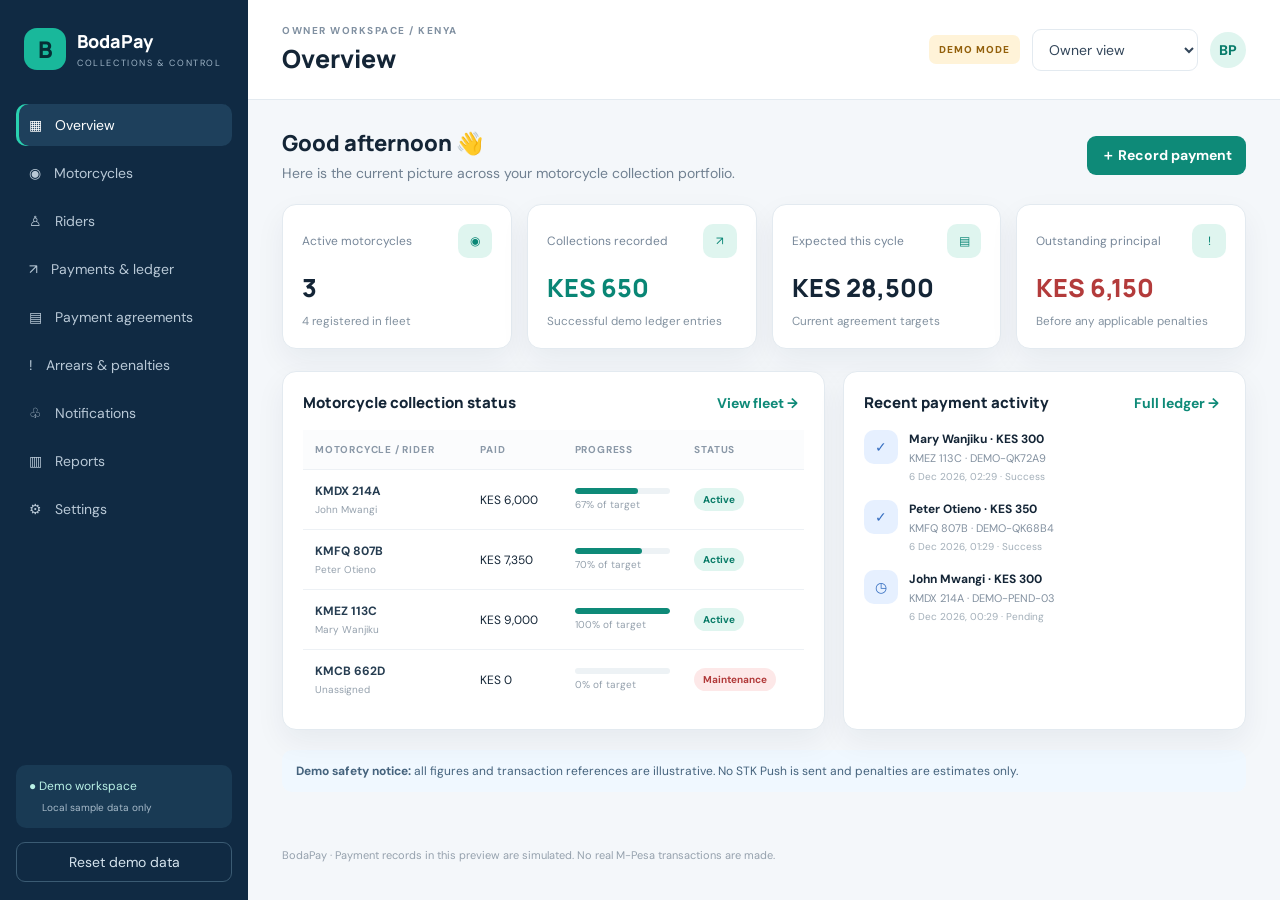
==== index.html @ 2c4a23ed "Serve full BodaPay dashboard from root Pages entry" ====
<!doctype html><html lang="en"><head><meta charset="utf-8"><meta name="viewport" content="width=device-width,initial-scale=1"><meta name="theme-color" content="#102a43"><title>BodaPay | Rider & Owner Management</title><link rel="manifest" href="./frontend/manifest.webmanifest"><link rel="stylesheet" href="./frontend/styles.css"></head><body><div class="app"><aside class="sidebar"><div class="brand"><span class="brand-icon">B</span><div><strong>BodaPay</strong><small>COLLECTIONS & CONTROL</small></div></div><nav><button class="nav active" data-page="overview">▦ <span>Overview</span></button><button class="nav" data-page="motorcycles">◉ <span>Motorcycles</span></button><button class="nav" data-page="riders">♙ <span>Riders</span></button><button class="nav" data-page="payments">↗ <span>Payments & ledger</span></button><button class="nav" data-page="agreements">▤ <span>Payment agreements</span></button><button class="nav" data-page="arrears">! <span>Arrears & penalties</span></button><button class="nav" data-page="notifications">♧ <span>Notifications</span></button><button class="nav" data-page="reports">▥ <span>Reports</span></button><button class="nav" data-page="settings">⚙ <span>Settings</span></button></nav><div class="sidebar-bottom"><div class="secure">● Demo workspace<br><small>Local sample data only</small></div><button id="resetDemo" class="reset">Reset demo data</button></div></aside><main class="main"><header class="topbar"><button class="menu" id="menu">☰</button><div><div class="eyebrow">OWNER WORKSPACE / KENYA</div><h1 id="pageTitle">Overview</h1></div><div class="top-actions"><span class="demo-pill">DEMO MODE</span><select id="roleSwitch" aria-label="Preview role"><option value="owner">Owner view</option><option value="rider">Rider view</option><option value="admin">Administrator view</option></select><div class="avatar">BP</div></div></header><section id="content" class="content"></section><footer>BodaPay · Payment records in this preview are simulated. No real M-Pesa transactions are made.</footer></main></div><div id="toast" class="toast" role="status"></div><dialog id="modal"><form method="dialog" id="modalForm"><div class="modal-head"><h2 id="modalTitle">Add record</h2><button class="icon-btn" value="cancel" aria-label="Close">×</button></div><div id="modalFields" class="modal-fields"></div><div class="modal-actions"><button class="btn secondary" value="cancel">Cancel</button><button class="btn primary" id="modalSave" value="default">Save record</button></div></form></dialog><script src="./frontend/app-fixed.js?v=20261024-6"></script></body></html>
---- frontend/styles.css ----
@import url('https://fonts.googleapis.com/css2?family=DM+Sans:wght@400;500;600;700&family=Manrope:wght@400;500;600;700;800&display=swap');:root{--ink:#142536;--muted:#708091;--line:#e3eaf0;--bg:#f4f7fa;--white:#fff;--navy:#102a43;--teal:#0e8a78;--mint:#dff5ef;--amber:#fff0d3;--red:#fde8e8;--blue:#e6f0ff;--shadow:0 12px 30px rgba(16,42,67,.06)}*{box-sizing:border-box}body{margin:0;background:var(--bg);color:var(--ink);font:14px 'DM Sans',sans-serif}button,input,select,textarea{font:inherit}button{cursor:pointer}.app{display:flex;min-height:100vh}.sidebar{width:248px;flex-shrink:0;background:var(--navy);color:white;padding:28px 16px 18px;display:flex;flex-direction:column;gap:34px}.brand{display:flex;align-items:center;gap:11px;padding:0 8px}.brand-icon{width:42px;height:42px;border-radius:13px;background:#19b89b;color:#062e35;display:grid;place-items:center;font:800 23px Manrope}.brand strong{display:block;font:800 18px Manrope}.brand small{display:block;font-size:9px;letter-spacing:1.6px;color:#9fb5c7;margin-top:4px}.sidebar nav{display:grid;gap:6px}.nav{display:flex;align-items:center;gap:13px;text-align:left;border:0;border-radius:10px;background:transparent;color:#b9c9d7;padding:12px 13px}.nav:hover,.nav.active{background:#1e405c;color:#fff}.nav.active{box-shadow:inset 3px 0 #29d1b0}.sidebar-bottom{margin-top:auto;display:grid;gap:14px}.secure{background:#193a54;border-radius:10px;padding:13px;font-size:12px;color:#b9f1e6}.secure small{display:inline-block;margin:7px 0 0 13px;color:#a8bbca}.reset{border:1px solid #3b5b73;background:transparent;color:#d6e4ee;padding:10px;border-radius:9px}.main{min-width:0;flex:1}.topbar{min-height:100px;padding:20px 34px;background:#fff;border-bottom:1px solid var(--line);display:flex;align-items:center;gap:18px}.topbar h1{margin:4px 0 0;font:800 25px Manrope}.eyebrow{font-size:10px;letter-spacing:1.5px;color:#8090a1;font-weight:700}.top-actions{margin-left:auto;display:flex;align-items:center;gap:12px}.demo-pill{font-size:10px;font-weight:800;letter-spacing:1px;padding:8px 10px;border-radius:7px;background:#fff3d8;color:#93600b}.top-actions select{border:1px solid var(--line);background:white;border-radius:9px;padding:10px 12px;color:#33465a}.avatar{width:36px;height:36px;display:grid;place-items:center;border-radius:50%;background:#dff5ef;color:#087b6a;font-weight:800}.menu{display:none;border:0;background:transparent;font-size:20px}.content{padding:28px 34px;max-width:1500px;margin:auto}footer{padding:10px 34px 22px;color:#95a1ad;font-size:11px}.welcome{display:flex;justify-content:space-between;align-items:center;margin-bottom:22px;gap:16px}.welcome h2{font:800 22px Manrope;margin:0 0 6px}.welcome p{margin:0;color:var(--muted)}.btn{border:0;border-radius:9px;padding:10px 14px;font-weight:700}.primary{background:var(--teal);color:white}.primary:hover{background:#097663}.secondary{background:#eef3f7;color:#33495d;border:1px solid var(--line)}.danger{background:#fff0f0;color:#b33636;border:1px solid #f7d4d4}.cards{display:grid;grid-template-columns:repeat(4,minmax(0,1fr));gap:15px;margin-bottom:22px}.stat,.panel{background:#fff;border:1px solid var(--line);border-radius:14px;box-shadow:var(--shadow)}.stat{padding:19px}.stat-head{display:flex;justify-content:space-between;align-items:center;color:#778799;font-size:12px}.stat-icon{width:34px;height:34px;border-radius:10px;display:grid;place-items:center;background:var(--mint);color:#098675}.stat strong{display:block;font:800 25px Manrope;margin:12px 0 6px}.stat small{color:#8392a0}.positive{color:#098675!important}.negative{color:#b33b3b!important}.grid2{display:grid;grid-template-columns:1.35fr 1fr;gap:18px;margin-bottom:20px}.panel{padding:20px;min-width:0}.panel-head{display:flex;align-items:center;justify-content:space-between;gap:10px;margin-bottom:17px}.panel h3{margin:0;font:800 15px Manrope}.panel-sub{color:#81909f;font-size:12px;margin-top:5px}.text-link{background:transparent;border:0;color:var(--teal);font-weight:700}.bars{height:174px;display:flex;align-items:end;gap:13px;padding:10px 5px 0;border-bottom:1px solid var(--line)}.bar-item{flex:1;display:flex;flex-direction:column;align-items:center;justify-content:end;height:100%;gap:8px;color:#8795a4;font-size:10px}.bar-stack{height:calc(100% - 25px);width:100%;display:flex;align-items:end;justify-content:center;gap:4px}.bar{width:24%;min-width:9px;border-radius:5px 5px 0 0;background:#b8eadf}.bar.strong{background:var(--teal)}.legend{display:flex;gap:16px;margin-top:13px;font-size:11px;color:#7b8a99}.dot{display:inline-block;width:8px;height:8px;border-radius:50%;background:var(--teal);margin-right:5px}.dot.pale{background:#b8eadf}.activity{display:grid;gap:17px}.activity-row{display:flex;gap:11px;align-items:flex-start}.activity-icon{width:34px;height:34px;border-radius:10px;display:grid;place-items:center;flex-shrink:0;background:var(--blue);color:#356ec0}.activity-row strong{display:block;font-size:12px;margin:1px 0 4px}.activity-row p{margin:0;color:#8391a0;font-size:11px}.activity-row time{display:block;color:#a3afb9;font-size:10px;margin-top:5px}.table-wrap{overflow:auto}table{border-collapse:collapse;width:100%;white-space:nowrap}th{text-align:left;color:#8a98a7;font-size:10px;letter-spacing:.8px;text-transform:uppercase;font-weight:700;background:#fbfcfd}td,th{padding:13px 12px;border-bottom:1px solid #edf1f5}td{font-size:12px}tbody tr:last-child td{border-bottom:0}.cell-title{font-weight:700;color:#263d51}.cell-sub{color:#95a1ad;font-size:10px;margin-top:4px}.status{display:inline-flex;align-items:center;border-radius:20px;padding:5px 9px;font-weight:700;font-size:10px}.status.paid,.status.active,.status.success{background:var(--mint);color:#087b67}.status.pending,.status.due{background:var(--amber);color:#94620b}.status.failed,.status.overdue,.status.inactive{background:var(--red);color:#b13a3a}.toolbar{display:flex;gap:10px;align-items:center;flex-wrap:wrap;margin-bottom:16px}.search{min-width:180px;flex:1;max-width:330px;border:1px solid var(--line);padding:11px 13px;border-radius:9px;background:#fff}.filter{border:1px solid var(--line);background:#fff;padding:10px;border-radius:9px;color:#536679}.notice{padding:13px 14px;border-radius:10px;background:#f0f8ff;color:#45637d;font-size:12px;margin-bottom:18px}.empty{text-align:center;padding:32px;color:#8794a2}.progress{background:#edf2f5;height:6px;border-radius:20px;overflow:hidden;min-width:80px}.progress span{display:block;height:100%;background:var(--teal);border-radius:20px}.split{display:grid;grid-template-columns:1fr 1fr;gap:16px}.field{display:grid;gap:7px;margin-bottom:13px}.field label{font-size:12px;font-weight:700;color:#4d6072}.field input,.field select,.field textarea{border:1px solid #dce5eb;border-radius:8px;padding:11px;background:white;min-width:0;width:100%;color:#243b50}.field textarea{min-height:80px;resize:vertical}.settings-row{display:flex;justify-content:space-between;gap:18px;align-items:center;padding:15px 0;border-bottom:1px solid #edf1f5}.settings-row:last-child{border:0}.settings-row strong{display:block;font-size:13px}.settings-row p{margin:5px 0 0;color:#8693a1;font-size:11px}.modal-head{display:flex;justify-content:space-between;align-items:center}.modal-head h2{font:800 20px Manrope;margin:0}.icon-btn{border:0;background:#eff3f6;border-radius:8px;font-size:20px;width:34px;height:34px}.modal-fields{padding:20px 0}.modal-actions{display:flex;justify-content:flex-end;gap:10px}dialog{width:min(540px,calc(100vw - 26px));border:1px solid var(--line);border-radius:15px;padding:22px;box-shadow:0 24px 80px #13293c44}dialog::backdrop{background:#102a4377}.toast{position:fixed;bottom:24px;right:24px;max-width:340px;background:#173d53;color:white;padding:13px 17px;border-radius:10px;box-shadow:var(--shadow);display:none;z-index:10}.toast.show{display:block}.role-note{display:inline-block;background:#f1f5f8;border-radius:7px;padding:7px 9px;color:#667c8d;font-size:11px;margin-left:8px}.mini-kpi{display:flex;justify-content:space-between;gap:12px;padding:12px 0;border-bottom:1px solid #edf1f5}.mini-kpi:last-child{border:0}.receipt{max-width:520px;margin:auto;padding:25px;border:1px dashed #b8c6d0;border-radius:12px}.receipt h2{text-align:center}.receipt p{display:flex;justify-content:space-between;border-bottom:1px dotted #d6dfe6;padding:10px 0}.receipt b{font-weight:700}@media(max-width:1100px){.cards{grid-template-columns:repeat(2,minmax(0,1fr))}.grid2{grid-template-columns:1fr}.content{padding:24px}.topbar{padding:18px 24px}}@media(max-width:760px){.sidebar{position:fixed;z-index:5;top:0;bottom:0;left:-260px;transition:left .2s;box-shadow:10px 0 40px #102a4333}.sidebar.open{left:0}.menu{display:block}.topbar{height:auto;min-height:82px;padding:16px;gap:10px}.topbar h1{font-size:20px}.eyebrow{font-size:8px}.top-actions{gap:7px}.demo-pill{display:none}.top-actions select{max-width:125px;padding:8px;font-size:11px}.avatar{display:none}.content{padding:18px 14px}.welcome{align-items:flex-start;flex-direction:column}.cards{gap:10px}.stat{padding:14px}.stat strong{font-size:20px}.stat-head{font-size:10px}.stat-icon{width:29px;height:29px}.panel{padding:15px}.split{grid-template-columns:1fr}.footer,footer{padding:10px 14px 20px}.role-note{display:block;margin:8px 0 0}.bar-item{font-size:9px}}@media print{.sidebar,.topbar,.toolbar,.welcome>button,footer,.btn,.text-link{display:none!important}.content{padding:0}.panel,.stat{box-shadow:none;break-inside:avoid}.app{display:block}.main{width:100%}}
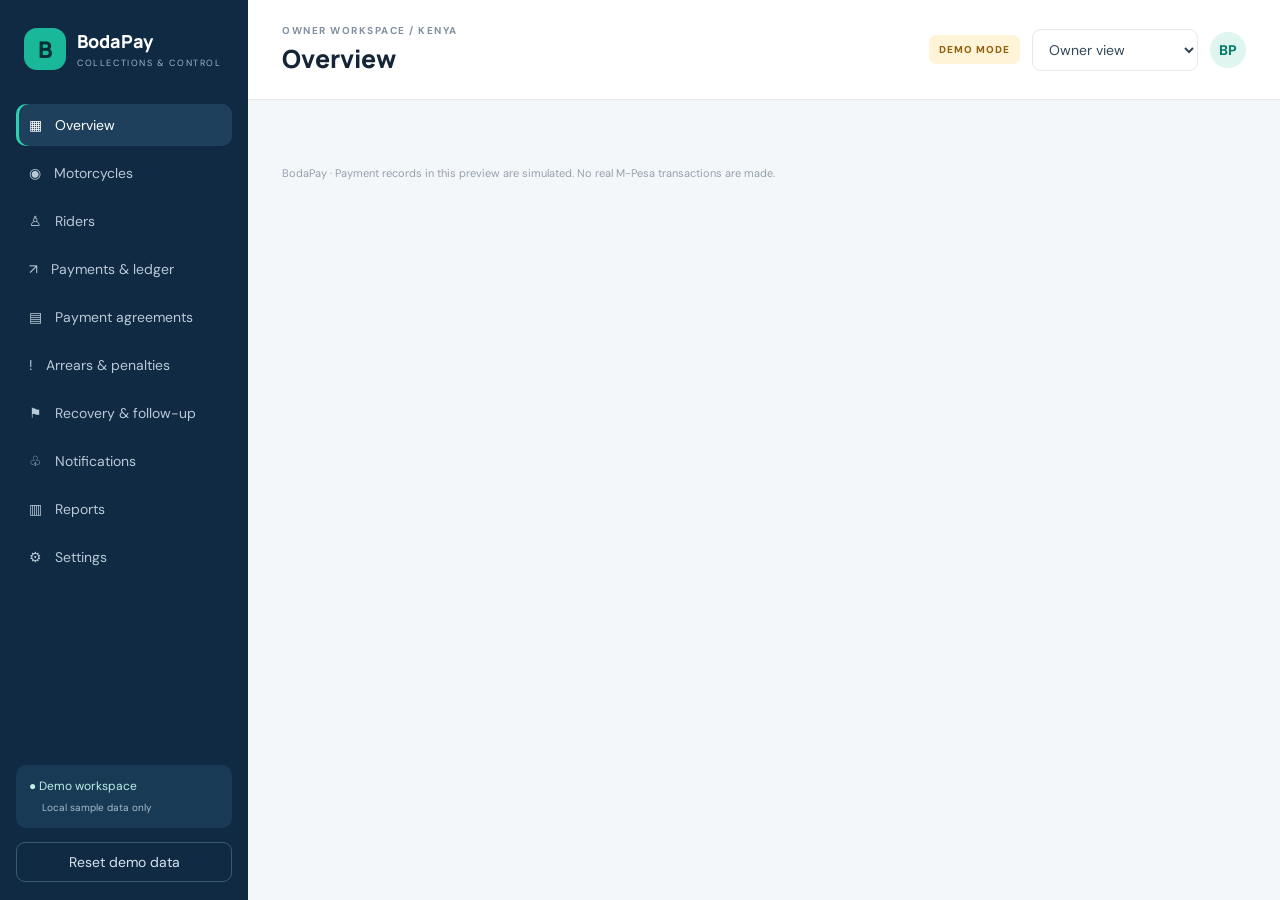
==== commit 5e48dd02: "Complete demo recovery and follow-up workflow" ====
--- a/index.html
+++ b/index.html
@@ -1 +1 @@
-<!doctype html><html lang="en"><head><meta charset="utf-8"><meta name="viewport" content="width=device-width,initial-scale=1"><meta name="theme-color" content="#102a43"><title>BodaPay | Rider & Owner Management</title><link rel="manifest" href="./frontend/manifest.webmanifest"><link rel="stylesheet" href="./frontend/styles.css"></head><body><div class="app"><aside class="sidebar"><div class="brand"><span class="brand-icon">B</span><div><strong>BodaPay</strong><small>COLLECTIONS & CONTROL</small></div></div><nav><button class="nav active" data-page="overview">▦ <span>Overview</span></button><button class="nav" data-page="motorcycles">◉ <span>Motorcycles</span></button><button class="nav" data-page="riders">♙ <span>Riders</span></button><button class="nav" data-page="payments">↗ <span>Payments & ledger</span></button><button class="nav" data-page="agreements">▤ <span>Payment agreements</span></button><button class="nav" data-page="arrears">! <span>Arrears & penalties</span></button><button class="nav" data-page="notifications">♧ <span>Notifications</span></button><button class="nav" data-page="reports">▥ <span>Reports</span></button><button class="nav" data-page="settings">⚙ <span>Settings</span></button></nav><div class="sidebar-bottom"><div class="secure">● Demo workspace<br><small>Local sample data only</small></div><button id="resetDemo" class="reset">Reset demo data</button></div></aside><main class="main"><header class="topbar"><button class="menu" id="menu">☰</button><div><div class="eyebrow">OWNER WORKSPACE / KENYA</div><h1 id="pageTitle">Overview</h1></div><div class="top-actions"><span class="demo-pill">DEMO MODE</span><select id="roleSwitch" aria-label="Preview role"><option value="owner">Owner view</option><option value="rider">Rider view</option><option value="admin">Administrator view</option></select><div class="avatar">BP</div></div></header><section id="content" class="content"></section><footer>BodaPay · Payment records in this preview are simulated. No real M-Pesa transactions are made.</footer></main></div><div id="toast" class="toast" role="status"></div><dialog id="modal"><form method="dialog" id="modalForm"><div class="modal-head"><h2 id="modalTitle">Add record</h2><button class="icon-btn" value="cancel" aria-label="Close">×</button></div><div id="modalFields" class="modal-fields"></div><div class="modal-actions"><button class="btn secondary" value="cancel">Cancel</button><button class="btn primary" id="modalSave" value="default">Save record</button></div></form></dialog><script src="./frontend/app-fixed.js?v=20261024-6"></script></body></html>+<!doctype html><html lang="en"><head><meta charset="utf-8"><meta name="viewport" content="width=device-width,initial-scale=1"><meta name="theme-color" content="#102a43"><title>BodaPay | Rider & Owner Management</title><link rel="manifest" href="./frontend/manifest.webmanifest"><link rel="stylesheet" href="./frontend/styles.css"></head><body><div class="app"><aside class="sidebar"><div class="brand"><span class="brand-icon">B</span><div><strong>BodaPay</strong><small>COLLECTIONS & CONTROL</small></div></div><nav><button class="nav active" data-page="overview">▦ <span>Overview</span></button><button class="nav" data-page="motorcycles">◉ <span>Motorcycles</span></button><button class="nav" data-page="riders">♙ <span>Riders</span></button><button class="nav" data-page="payments">↗ <span>Payments & ledger</span></button><button class="nav" data-page="agreements">▤ <span>Payment agreements</span></button><button class="nav" data-page="arrears">! <span>Arrears & penalties</span></button><button class="nav" data-page="recovery">⚑ <span>Recovery & follow-up</span></button><button class="nav" data-page="notifications">♧ <span>Notifications</span></button><button class="nav" data-page="reports">▥ <span>Reports</span></button><button class="nav" data-page="settings">⚙ <span>Settings</span></button></nav><div class="sidebar-bottom"><div class="secure">● Demo workspace<br><small>Local sample data only</small></div><button id="resetDemo" class="reset">Reset demo data</button></div></aside><main class="main"><header class="topbar"><button class="menu" id="menu">☰</button><div><div class="eyebrow">OWNER WORKSPACE / KENYA</div><h1 id="pageTitle">Overview</h1></div><div class="top-actions"><span class="demo-pill">DEMO MODE</span><select id="roleSwitch" aria-label="Preview role"><option value="owner">Owner view</option><option value="rider">Rider view</option><option value="admin">Administrator view</option></select><div class="avatar">BP</div></div></header><section id="content" class="content"></section><footer>BodaPay · Payment records in this preview are simulated. No real M-Pesa transactions are made.</footer></main></div><div id="toast" class="toast" role="status"></div><dialog id="modal"><form method="dialog" id="modalForm"><div class="modal-head"><h2 id="modalTitle">Add record</h2><button class="icon-btn" value="cancel" aria-label="Close">×</button></div><div id="modalFields" class="modal-fields"></div><div class="modal-actions"><button class="btn secondary" value="cancel">Cancel</button><button class="btn primary" id="modalSave" value="default">Save record</button></div></form></dialog><script src="./frontend/app-fixed.js?v=20261024-7"></script></body></html>
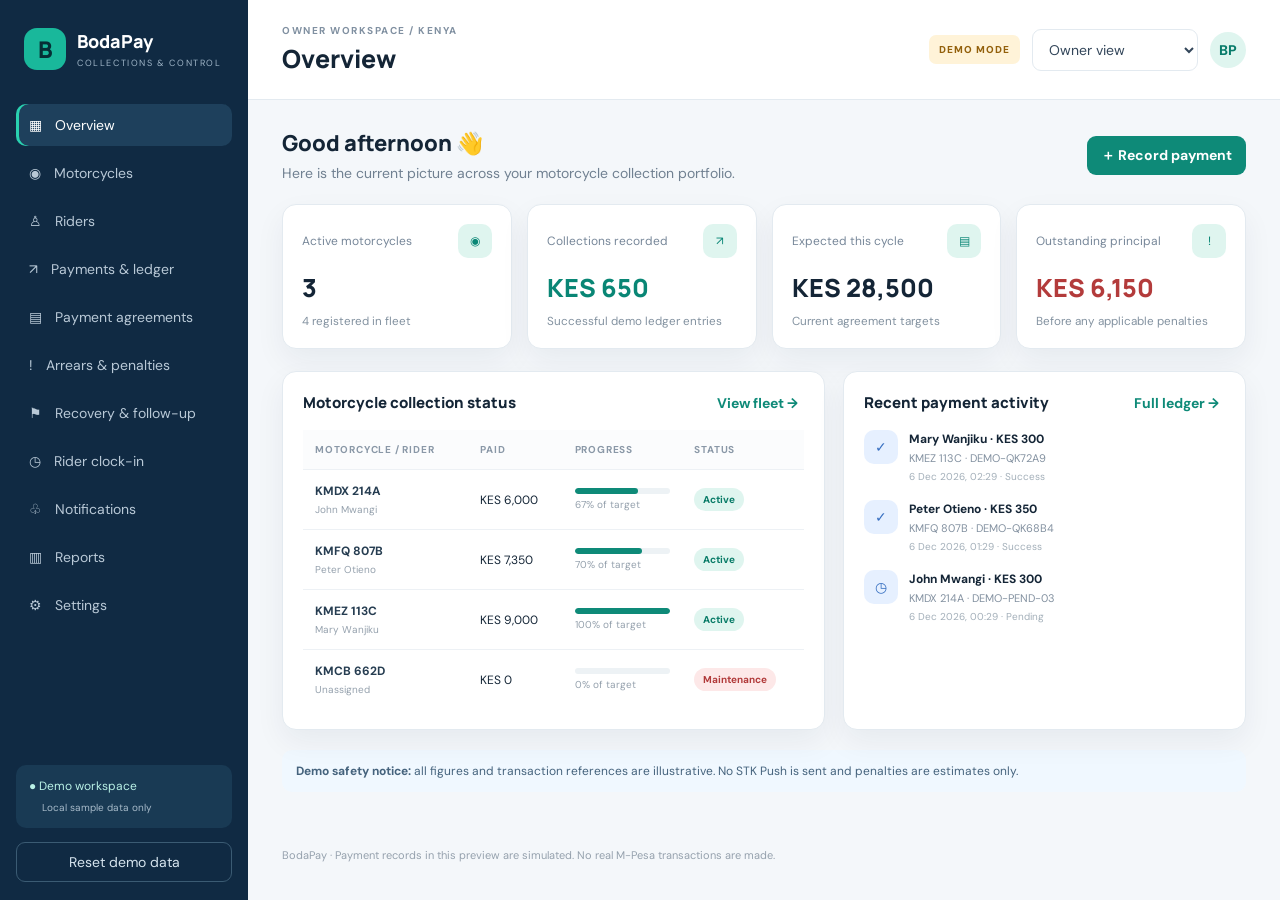
==== commit 7d3480df: "Add rider clock-in and clock-out demo attendance" ====
--- a/index.html
+++ b/index.html
@@ -1 +1 @@
-<!doctype html><html lang="en"><head><meta charset="utf-8"><meta name="viewport" content="width=device-width,initial-scale=1"><meta name="theme-color" content="#102a43"><title>BodaPay | Rider & Owner Management</title><link rel="manifest" href="./frontend/manifest.webmanifest"><link rel="stylesheet" href="./frontend/styles.css"></head><body><div class="app"><aside class="sidebar"><div class="brand"><span class="brand-icon">B</span><div><strong>BodaPay</strong><small>COLLECTIONS & CONTROL</small></div></div><nav><button class="nav active" data-page="overview">▦ <span>Overview</span></button><button class="nav" data-page="motorcycles">◉ <span>Motorcycles</span></button><button class="nav" data-page="riders">♙ <span>Riders</span></button><button class="nav" data-page="payments">↗ <span>Payments & ledger</span></button><button class="nav" data-page="agreements">▤ <span>Payment agreements</span></button><button class="nav" data-page="arrears">! <span>Arrears & penalties</span></button><button class="nav" data-page="recovery">⚑ <span>Recovery & follow-up</span></button><button class="nav" data-page="notifications">♧ <span>Notifications</span></button><button class="nav" data-page="reports">▥ <span>Reports</span></button><button class="nav" data-page="settings">⚙ <span>Settings</span></button></nav><div class="sidebar-bottom"><div class="secure">● Demo workspace<br><small>Local sample data only</small></div><button id="resetDemo" class="reset">Reset demo data</button></div></aside><main class="main"><header class="topbar"><button class="menu" id="menu">☰</button><div><div class="eyebrow">OWNER WORKSPACE / KENYA</div><h1 id="pageTitle">Overview</h1></div><div class="top-actions"><span class="demo-pill">DEMO MODE</span><select id="roleSwitch" aria-label="Preview role"><option value="owner">Owner view</option><option value="rider">Rider view</option><option value="admin">Administrator view</option></select><div class="avatar">BP</div></div></header><section id="content" class="content"></section><footer>BodaPay · Payment records in this preview are simulated. No real M-Pesa transactions are made.</footer></main></div><div id="toast" class="toast" role="status"></div><dialog id="modal"><form method="dialog" id="modalForm"><div class="modal-head"><h2 id="modalTitle">Add record</h2><button class="icon-btn" value="cancel" aria-label="Close">×</button></div><div id="modalFields" class="modal-fields"></div><div class="modal-actions"><button class="btn secondary" value="cancel">Cancel</button><button class="btn primary" id="modalSave" value="default">Save record</button></div></form></dialog><script src="./frontend/app-fixed.js?v=20261024-7"></script></body></html>+<!doctype html><html lang="en"><head><meta charset="utf-8"><meta name="viewport" content="width=device-width,initial-scale=1"><meta name="theme-color" content="#102a43"><title>BodaPay | Rider & Owner Management</title><link rel="manifest" href="./frontend/manifest.webmanifest"><link rel="stylesheet" href="./frontend/styles.css"></head><body><div class="app"><aside class="sidebar"><div class="brand"><span class="brand-icon">B</span><div><strong>BodaPay</strong><small>COLLECTIONS & CONTROL</small></div></div><nav><button class="nav active" data-page="overview">▦ <span>Overview</span></button><button class="nav" data-page="motorcycles">◉ <span>Motorcycles</span></button><button class="nav" data-page="riders">♙ <span>Riders</span></button><button class="nav" data-page="payments">↗ <span>Payments & ledger</span></button><button class="nav" data-page="agreements">▤ <span>Payment agreements</span></button><button class="nav" data-page="arrears">! <span>Arrears & penalties</span></button><button class="nav" data-page="recovery">⚑ <span>Recovery & follow-up</span></button><button class="nav" data-page="attendance">◷ <span>Rider clock-in</span></button><button class="nav" data-page="notifications">♧ <span>Notifications</span></button><button class="nav" data-page="reports">▥ <span>Reports</span></button><button class="nav" data-page="settings">⚙ <span>Settings</span></button></nav><div class="sidebar-bottom"><div class="secure">● Demo workspace<br><small>Local sample data only</small></div><button id="resetDemo" class="reset">Reset demo data</button></div></aside><main class="main"><header class="topbar"><button class="menu" id="menu">☰</button><div><div class="eyebrow">OWNER WORKSPACE / KENYA</div><h1 id="pageTitle">Overview</h1></div><div class="top-actions"><span class="demo-pill">DEMO MODE</span><select id="roleSwitch" aria-label="Preview role"><option value="owner">Owner view</option><option value="rider">Rider view</option><option value="admin">Administrator view</option></select><div class="avatar">BP</div></div></header><section id="content" class="content"></section><footer>BodaPay · Payment records in this preview are simulated. No real M-Pesa transactions are made.</footer></main></div><div id="toast" class="toast" role="status"></div><dialog id="modal"><form method="dialog" id="modalForm"><div class="modal-head"><h2 id="modalTitle">Add record</h2><button class="icon-btn" value="cancel" aria-label="Close">×</button></div><div id="modalFields" class="modal-fields"></div><div class="modal-actions"><button class="btn secondary" value="cancel">Cancel</button><button class="btn primary" id="modalSave" value="default">Save record</button></div></form></dialog><script src="./frontend/app-fixed.js?v=20261024-8"></script></body></html>
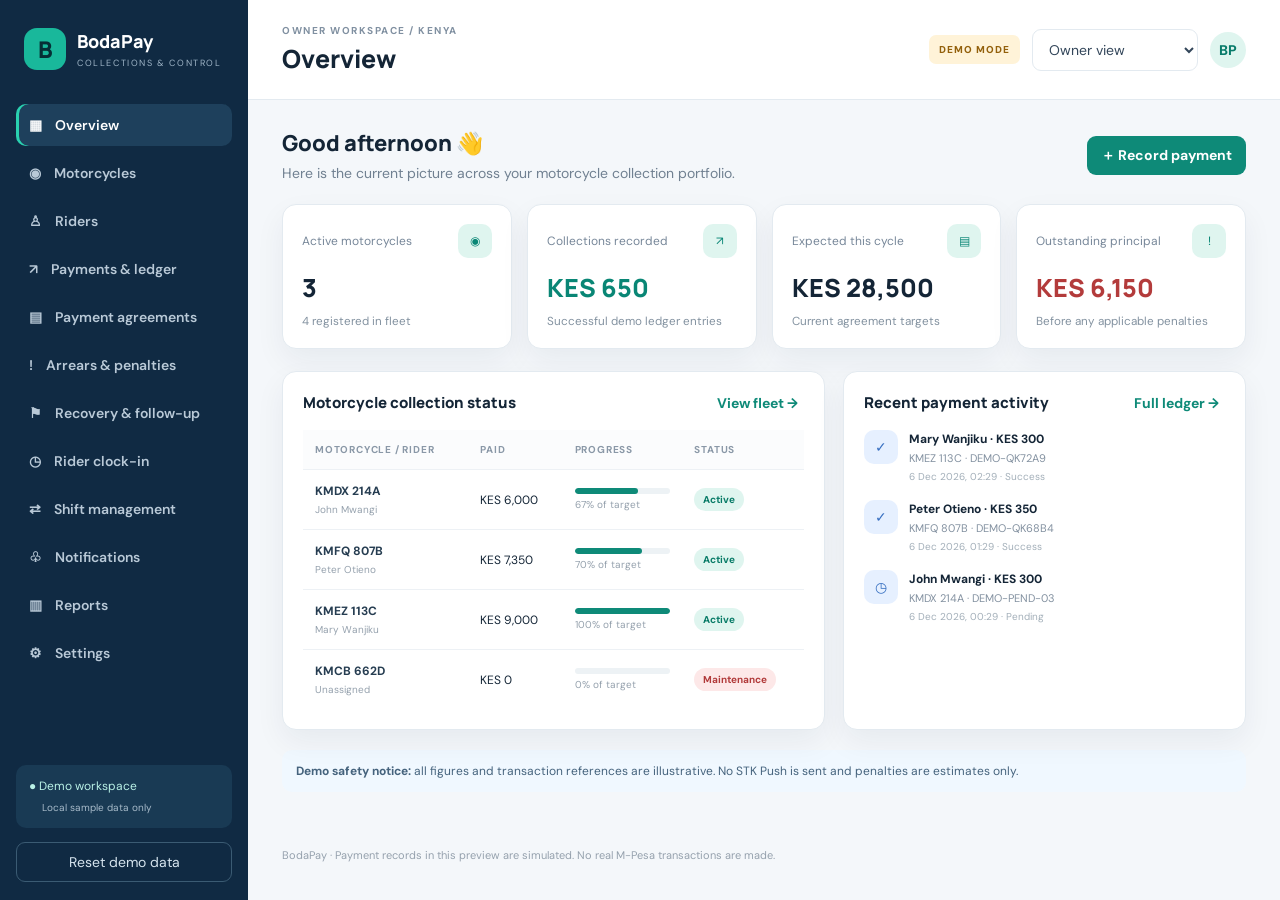
==== commit eb1c9337: "Fix modal controls and add rider shift management" ====
--- a/index.html
+++ b/index.html
@@ -1 +1 @@
-<!doctype html><html lang="en"><head><meta charset="utf-8"><meta name="viewport" content="width=device-width,initial-scale=1"><meta name="theme-color" content="#102a43"><title>BodaPay | Rider & Owner Management</title><link rel="manifest" href="./frontend/manifest.webmanifest"><link rel="stylesheet" href="./frontend/styles.css"></head><body><div class="app"><aside class="sidebar"><div class="brand"><span class="brand-icon">B</span><div><strong>BodaPay</strong><small>COLLECTIONS & CONTROL</small></div></div><nav><button class="nav active" data-page="overview">▦ <span>Overview</span></button><button class="nav" data-page="motorcycles">◉ <span>Motorcycles</span></button><button class="nav" data-page="riders">♙ <span>Riders</span></button><button class="nav" data-page="payments">↗ <span>Payments & ledger</span></button><button class="nav" data-page="agreements">▤ <span>Payment agreements</span></button><button class="nav" data-page="arrears">! <span>Arrears & penalties</span></button><button class="nav" data-page="recovery">⚑ <span>Recovery & follow-up</span></button><button class="nav" data-page="attendance">◷ <span>Rider clock-in</span></button><button class="nav" data-page="notifications">♧ <span>Notifications</span></button><button class="nav" data-page="reports">▥ <span>Reports</span></button><button class="nav" data-page="settings">⚙ <span>Settings</span></button></nav><div class="sidebar-bottom"><div class="secure">● Demo workspace<br><small>Local sample data only</small></div><button id="resetDemo" class="reset">Reset demo data</button></div></aside><main class="main"><header class="topbar"><button class="menu" id="menu">☰</button><div><div class="eyebrow">OWNER WORKSPACE / KENYA</div><h1 id="pageTitle">Overview</h1></div><div class="top-actions"><span class="demo-pill">DEMO MODE</span><select id="roleSwitch" aria-label="Preview role"><option value="owner">Owner view</option><option value="rider">Rider view</option><option value="admin">Administrator view</option></select><div class="avatar">BP</div></div></header><section id="content" class="content"></section><footer>BodaPay · Payment records in this preview are simulated. No real M-Pesa transactions are made.</footer></main></div><div id="toast" class="toast" role="status"></div><dialog id="modal"><form method="dialog" id="modalForm"><div class="modal-head"><h2 id="modalTitle">Add record</h2><button class="icon-btn" value="cancel" aria-label="Close">×</button></div><div id="modalFields" class="modal-fields"></div><div class="modal-actions"><button class="btn secondary" value="cancel">Cancel</button><button class="btn primary" id="modalSave" value="default">Save record</button></div></form></dialog><script src="./frontend/app-fixed.js?v=20261024-8"></script></body></html>+<!doctype html><html lang="en"><head><meta charset="utf-8"><meta name="viewport" content="width=device-width,initial-scale=1"><meta name="theme-color" content="#102a43"><title>BodaPay | Rider & Owner Management</title><link rel="manifest" href="./frontend/manifest.webmanifest"><link rel="stylesheet" href="./frontend/styles.css"></head><body><div class="app"><aside class="sidebar"><div class="brand"><span class="brand-icon">B</span><div><strong>BodaPay</strong><small>COLLECTIONS & CONTROL</small></div></div><nav><button class="nav active" data-page="overview">▦ <span>Overview</span></button><button class="nav" data-page="motorcycles">◉ <span>Motorcycles</span></button><button class="nav" data-page="riders">♙ <span>Riders</span></button><button class="nav" data-page="payments">↗ <span>Payments & ledger</span></button><button class="nav" data-page="agreements">▤ <span>Payment agreements</span></button><button class="nav" data-page="arrears">! <span>Arrears & penalties</span></button><button class="nav" data-page="recovery">⚑ <span>Recovery & follow-up</span></button><button class="nav" data-page="attendance">◷ <span>Rider clock-in</span></button><button class="nav" data-page="shifts">⇄ <span>Shift management</span></button><button class="nav" data-page="notifications">♧ <span>Notifications</span></button><button class="nav" data-page="reports">▥ <span>Reports</span></button><button class="nav" data-page="settings">⚙ <span>Settings</span></button></nav><div class="sidebar-bottom"><div class="secure">● Demo workspace<br><small>Local sample data only</small></div><button id="resetDemo" class="reset">Reset demo data</button></div></aside><main class="main"><header class="topbar"><button class="menu" id="menu">☰</button><div><div class="eyebrow">OWNER WORKSPACE / KENYA</div><h1 id="pageTitle">Overview</h1></div><div class="top-actions"><span class="demo-pill">DEMO MODE</span><select id="roleSwitch" aria-label="Preview role"><option value="owner">Owner view</option><option value="rider">Rider view</option><option value="admin">Administrator view</option></select><div class="avatar">BP</div></div></header><section id="content" class="content"></section><footer>BodaPay · Payment records in this preview are simulated. No real M-Pesa transactions are made.</footer></main></div><div id="toast" class="toast" role="status"></div><dialog id="modal"><form method="dialog" id="modalForm"><div class="modal-head"><h2 id="modalTitle">Add record</h2><button type="button" class="icon-btn" onclick="closeModal()" aria-label="Close">×</button></div><div id="modalFields" class="modal-fields"></div><div class="modal-actions"><button type="button" class="btn secondary" onclick="closeModal()">Cancel</button><button class="btn primary" id="modalSave" value="default">Save record</button></div></form></dialog><script src="./frontend/app-fixed.js?v=20261024-8"></script></body></html>
--- a/frontend/styles.css
+++ b/frontend/styles.css
@@ -1 +1,6 @@
-@import url('https://fonts.googleapis.com/css2?family=DM+Sans:wght@400;500;600;700&family=Manrope:wght@400;500;600;700;800&display=swap');:root{--ink:#142536;--muted:#708091;--line:#e3eaf0;--bg:#f4f7fa;--white:#fff;--navy:#102a43;--teal:#0e8a78;--mint:#dff5ef;--amber:#fff0d3;--red:#fde8e8;--blue:#e6f0ff;--shadow:0 12px 30px rgba(16,42,67,.06)}*{box-sizing:border-box}body{margin:0;background:var(--bg);color:var(--ink);font:14px 'DM Sans',sans-serif}button,input,select,textarea{font:inherit}button{cursor:pointer}.app{display:flex;min-height:100vh}.sidebar{width:248px;flex-shrink:0;background:var(--navy);color:white;padding:28px 16px 18px;display:flex;flex-direction:column;gap:34px}.brand{display:flex;align-items:center;gap:11px;padding:0 8px}.brand-icon{width:42px;height:42px;border-radius:13px;background:#19b89b;color:#062e35;display:grid;place-items:center;font:800 23px Manrope}.brand strong{display:block;font:800 18px Manrope}.brand small{display:block;font-size:9px;letter-spacing:1.6px;color:#9fb5c7;margin-top:4px}.sidebar nav{display:grid;gap:6px}.nav{display:flex;align-items:center;gap:13px;text-align:left;border:0;border-radius:10px;background:transparent;color:#b9c9d7;padding:12px 13px}.nav:hover,.nav.active{background:#1e405c;color:#fff}.nav.active{box-shadow:inset 3px 0 #29d1b0}.sidebar-bottom{margin-top:auto;display:grid;gap:14px}.secure{background:#193a54;border-radius:10px;padding:13px;font-size:12px;color:#b9f1e6}.secure small{display:inline-block;margin:7px 0 0 13px;color:#a8bbca}.reset{border:1px solid #3b5b73;background:transparent;color:#d6e4ee;padding:10px;border-radius:9px}.main{min-width:0;flex:1}.topbar{min-height:100px;padding:20px 34px;background:#fff;border-bottom:1px solid var(--line);display:flex;align-items:center;gap:18px}.topbar h1{margin:4px 0 0;font:800 25px Manrope}.eyebrow{font-size:10px;letter-spacing:1.5px;color:#8090a1;font-weight:700}.top-actions{margin-left:auto;display:flex;align-items:center;gap:12px}.demo-pill{font-size:10px;font-weight:800;letter-spacing:1px;padding:8px 10px;border-radius:7px;background:#fff3d8;color:#93600b}.top-actions select{border:1px solid var(--line);background:white;border-radius:9px;padding:10px 12px;color:#33465a}.avatar{width:36px;height:36px;display:grid;place-items:center;border-radius:50%;background:#dff5ef;color:#087b6a;font-weight:800}.menu{display:none;border:0;background:transparent;font-size:20px}.content{padding:28px 34px;max-width:1500px;margin:auto}footer{padding:10px 34px 22px;color:#95a1ad;font-size:11px}.welcome{display:flex;justify-content:space-between;align-items:center;margin-bottom:22px;gap:16px}.welcome h2{font:800 22px Manrope;margin:0 0 6px}.welcome p{margin:0;color:var(--muted)}.btn{border:0;border-radius:9px;padding:10px 14px;font-weight:700}.primary{background:var(--teal);color:white}.primary:hover{background:#097663}.secondary{background:#eef3f7;color:#33495d;border:1px solid var(--line)}.danger{background:#fff0f0;color:#b33636;border:1px solid #f7d4d4}.cards{display:grid;grid-template-columns:repeat(4,minmax(0,1fr));gap:15px;margin-bottom:22px}.stat,.panel{background:#fff;border:1px solid var(--line);border-radius:14px;box-shadow:var(--shadow)}.stat{padding:19px}.stat-head{display:flex;justify-content:space-between;align-items:center;color:#778799;font-size:12px}.stat-icon{width:34px;height:34px;border-radius:10px;display:grid;place-items:center;background:var(--mint);color:#098675}.stat strong{display:block;font:800 25px Manrope;margin:12px 0 6px}.stat small{color:#8392a0}.positive{color:#098675!important}.negative{color:#b33b3b!important}.grid2{display:grid;grid-template-columns:1.35fr 1fr;gap:18px;margin-bottom:20px}.panel{padding:20px;min-width:0}.panel-head{display:flex;align-items:center;justify-content:space-between;gap:10px;margin-bottom:17px}.panel h3{margin:0;font:800 15px Manrope}.panel-sub{color:#81909f;font-size:12px;margin-top:5px}.text-link{background:transparent;border:0;color:var(--teal);font-weight:700}.bars{height:174px;display:flex;align-items:end;gap:13px;padding:10px 5px 0;border-bottom:1px solid var(--line)}.bar-item{flex:1;display:flex;flex-direction:column;align-items:center;justify-content:end;height:100%;gap:8px;color:#8795a4;font-size:10px}.bar-stack{height:calc(100% - 25px);width:100%;display:flex;align-items:end;justify-content:center;gap:4px}.bar{width:24%;min-width:9px;border-radius:5px 5px 0 0;background:#b8eadf}.bar.strong{background:var(--teal)}.legend{display:flex;gap:16px;margin-top:13px;font-size:11px;color:#7b8a99}.dot{display:inline-block;width:8px;height:8px;border-radius:50%;background:var(--teal);margin-right:5px}.dot.pale{background:#b8eadf}.activity{display:grid;gap:17px}.activity-row{display:flex;gap:11px;align-items:flex-start}.activity-icon{width:34px;height:34px;border-radius:10px;display:grid;place-items:center;flex-shrink:0;background:var(--blue);color:#356ec0}.activity-row strong{display:block;font-size:12px;margin:1px 0 4px}.activity-row p{margin:0;color:#8391a0;font-size:11px}.activity-row time{display:block;color:#a3afb9;font-size:10px;margin-top:5px}.table-wrap{overflow:auto}table{border-collapse:collapse;width:100%;white-space:nowrap}th{text-align:left;color:#8a98a7;font-size:10px;letter-spacing:.8px;text-transform:uppercase;font-weight:700;background:#fbfcfd}td,th{padding:13px 12px;border-bottom:1px solid #edf1f5}td{font-size:12px}tbody tr:last-child td{border-bottom:0}.cell-title{font-weight:700;color:#263d51}.cell-sub{color:#95a1ad;font-size:10px;margin-top:4px}.status{display:inline-flex;align-items:center;border-radius:20px;padding:5px 9px;font-weight:700;font-size:10px}.status.paid,.status.active,.status.success{background:var(--mint);color:#087b67}.status.pending,.status.due{background:var(--amber);color:#94620b}.status.failed,.status.overdue,.status.inactive{background:var(--red);color:#b13a3a}.toolbar{display:flex;gap:10px;align-items:center;flex-wrap:wrap;margin-bottom:16px}.search{min-width:180px;flex:1;max-width:330px;border:1px solid var(--line);padding:11px 13px;border-radius:9px;background:#fff}.filter{border:1px solid var(--line);background:#fff;padding:10px;border-radius:9px;color:#536679}.notice{padding:13px 14px;border-radius:10px;background:#f0f8ff;color:#45637d;font-size:12px;margin-bottom:18px}.empty{text-align:center;padding:32px;color:#8794a2}.progress{background:#edf2f5;height:6px;border-radius:20px;overflow:hidden;min-width:80px}.progress span{display:block;height:100%;background:var(--teal);border-radius:20px}.split{display:grid;grid-template-columns:1fr 1fr;gap:16px}.field{display:grid;gap:7px;margin-bottom:13px}.field label{font-size:12px;font-weight:700;color:#4d6072}.field input,.field select,.field textarea{border:1px solid #dce5eb;border-radius:8px;padding:11px;background:white;min-width:0;width:100%;color:#243b50}.field textarea{min-height:80px;resize:vertical}.settings-row{display:flex;justify-content:space-between;gap:18px;align-items:center;padding:15px 0;border-bottom:1px solid #edf1f5}.settings-row:last-child{border:0}.settings-row strong{display:block;font-size:13px}.settings-row p{margin:5px 0 0;color:#8693a1;font-size:11px}.modal-head{display:flex;justify-content:space-between;align-items:center}.modal-head h2{font:800 20px Manrope;margin:0}.icon-btn{border:0;background:#eff3f6;border-radius:8px;font-size:20px;width:34px;height:34px}.modal-fields{padding:20px 0}.modal-actions{display:flex;justify-content:flex-end;gap:10px}dialog{width:min(540px,calc(100vw - 26px));border:1px solid var(--line);border-radius:15px;padding:22px;box-shadow:0 24px 80px #13293c44}dialog::backdrop{background:#102a4377}.toast{position:fixed;bottom:24px;right:24px;max-width:340px;background:#173d53;color:white;padding:13px 17px;border-radius:10px;box-shadow:var(--shadow);display:none;z-index:10}.toast.show{display:block}.role-note{display:inline-block;background:#f1f5f8;border-radius:7px;padding:7px 9px;color:#667c8d;font-size:11px;margin-left:8px}.mini-kpi{display:flex;justify-content:space-between;gap:12px;padding:12px 0;border-bottom:1px solid #edf1f5}.mini-kpi:last-child{border:0}.receipt{max-width:520px;margin:auto;padding:25px;border:1px dashed #b8c6d0;border-radius:12px}.receipt h2{text-align:center}.receipt p{display:flex;justify-content:space-between;border-bottom:1px dotted #d6dfe6;padding:10px 0}.receipt b{font-weight:700}@media(max-width:1100px){.cards{grid-template-columns:repeat(2,minmax(0,1fr))}.grid2{grid-template-columns:1fr}.content{padding:24px}.topbar{padding:18px 24px}}@media(max-width:760px){.sidebar{position:fixed;z-index:5;top:0;bottom:0;left:-260px;transition:left .2s;box-shadow:10px 0 40px #102a4333}.sidebar.open{left:0}.menu{display:block}.topbar{height:auto;min-height:82px;padding:16px;gap:10px}.topbar h1{font-size:20px}.eyebrow{font-size:8px}.top-actions{gap:7px}.demo-pill{display:none}.top-actions select{max-width:125px;padding:8px;font-size:11px}.avatar{display:none}.content{padding:18px 14px}.welcome{align-items:flex-start;flex-direction:column}.cards{gap:10px}.stat{padding:14px}.stat strong{font-size:20px}.stat-head{font-size:10px}.stat-icon{width:29px;height:29px}.panel{padding:15px}.split{grid-template-columns:1fr}.footer,footer{padding:10px 14px 20px}.role-note{display:block;margin:8px 0 0}.bar-item{font-size:9px}}@media print{.sidebar,.topbar,.toolbar,.welcome>button,footer,.btn,.text-link{display:none!important}.content{padding:0}.panel,.stat{box-shadow:none;break-inside:avoid}.app{display:block}.main{width:100%}}+@import url('https://fonts.googleapis.com/css2?family=DM+Sans:wght@400;500;600;700&family=Manrope:wght@400;500;600;700;800&display=swap');:root{--ink:#142536;--muted:#708091;--line:#e3eaf0;--bg:#f4f7fa;--white:#fff;--navy:#102a43;--teal:#0e8a78;--mint:#dff5ef;--amber:#fff0d3;--red:#fde8e8;--blue:#e6f0ff;--shadow:0 12px 30px rgba(16,42,67,.06)}*{box-sizing:border-box}body{margin:0;background:var(--bg);color:var(--ink);font:14px 'DM Sans',sans-serif}button,input,select,textarea{font:inherit}button{cursor:pointer}.app{display:flex;min-height:100vh}.sidebar{width:248px;flex-shrink:0;background:var(--navy);color:white;padding:28px 16px 18px;display:flex;flex-direction:column;gap:34px}.brand{display:flex;align-items:center;gap:11px;padding:0 8px}.brand-icon{width:42px;height:42px;border-radius:13px;background:#19b89b;color:#062e35;display:grid;place-items:center;font:800 23px Manrope}.brand strong{display:block;font:800 18px Manrope}.brand small{display:block;font-size:9px;letter-spacing:1.6px;color:#9fb5c7;margin-top:4px}.sidebar nav{display:grid;gap:6px}.nav{display:flex;align-items:center;gap:13px;text-align:left;border:0;border-radius:10px;background:transparent;color:#b9c9d7;padding:12px 13px}.nav:hover,.nav.active{background:#1e405c;color:#fff}.nav.active{box-shadow:inset 3px 0 #29d1b0}.sidebar-bottom{margin-top:auto;display:grid;gap:14px}.secure{background:#193a54;border-radius:10px;padding:13px;font-size:12px;color:#b9f1e6}.secure small{display:inline-block;margin:7px 0 0 13px;color:#a8bbca}.reset{border:1px solid #3b5b73;background:transparent;color:#d6e4ee;padding:10px;border-radius:9px}.main{min-width:0;flex:1}.topbar{min-height:100px;padding:20px 34px;background:#fff;border-bottom:1px solid var(--line);display:flex;align-items:center;gap:18px}.topbar h1{margin:4px 0 0;font:800 25px Manrope}.eyebrow{font-size:10px;letter-spacing:1.5px;color:#8090a1;font-weight:700}.top-actions{margin-left:auto;display:flex;align-items:center;gap:12px}.demo-pill{font-size:10px;font-weight:800;letter-spacing:1px;padding:8px 10px;border-radius:7px;background:#fff3d8;color:#93600b}.top-actions select{border:1px solid var(--line);background:white;border-radius:9px;padding:10px 12px;color:#33465a}.avatar{width:36px;height:36px;display:grid;place-items:center;border-radius:50%;background:#dff5ef;color:#087b6a;font-weight:800}.menu{display:none;border:0;background:transparent;font-size:20px}.content{padding:28px 34px;max-width:1500px;margin:auto}footer{padding:10px 34px 22px;color:#95a1ad;font-size:11px}.welcome{display:flex;justify-content:space-between;align-items:center;margin-bottom:22px;gap:16px}.welcome h2{font:800 22px Manrope;margin:0 0 6px}.welcome p{margin:0;color:var(--muted)}.btn{border:0;border-radius:9px;padding:10px 14px;font-weight:700}.primary{background:var(--teal);color:white}.primary:hover{background:#097663}.secondary{background:#eef3f7;color:#33495d;border:1px solid var(--line)}.danger{background:#fff0f0;color:#b33636;border:1px solid #f7d4d4}.cards{display:grid;grid-template-columns:repeat(4,minmax(0,1fr));gap:15px;margin-bottom:22px}.stat,.panel{background:#fff;border:1px solid var(--line);border-radius:14px;box-shadow:var(--shadow)}.stat{padding:19px}.stat-head{display:flex;justify-content:space-between;align-items:center;color:#778799;font-size:12px}.stat-icon{width:34px;height:34px;border-radius:10px;display:grid;place-items:center;background:var(--mint);color:#098675}.stat strong{display:block;font:800 25px Manrope;margin:12px 0 6px}.stat small{color:#8392a0}.positive{color:#098675!important}.negative{color:#b33b3b!important}.grid2{display:grid;grid-template-columns:1.35fr 1fr;gap:18px;margin-bottom:20px}.panel{padding:20px;min-width:0}.panel-head{display:flex;align-items:center;justify-content:space-between;gap:10px;margin-bottom:17px}.panel h3{margin:0;font:800 15px Manrope}.panel-sub{color:#81909f;font-size:12px;margin-top:5px}.text-link{background:transparent;border:0;color:var(--teal);font-weight:700}.bars{height:174px;display:flex;align-items:end;gap:13px;padding:10px 5px 0;border-bottom:1px solid var(--line)}.bar-item{flex:1;display:flex;flex-direction:column;align-items:center;justify-content:end;height:100%;gap:8px;color:#8795a4;font-size:10px}.bar-stack{height:calc(100% - 25px);width:100%;display:flex;align-items:end;justify-content:center;gap:4px}.bar{width:24%;min-width:9px;border-radius:5px 5px 0 0;background:#b8eadf}.bar.strong{background:var(--teal)}.legend{display:flex;gap:16px;margin-top:13px;font-size:11px;color:#7b8a99}.dot{display:inline-block;width:8px;height:8px;border-radius:50%;background:var(--teal);margin-right:5px}.dot.pale{background:#b8eadf}.activity{display:grid;gap:17px}.activity-row{display:flex;gap:11px;align-items:flex-start}.activity-icon{width:34px;height:34px;border-radius:10px;display:grid;place-items:center;flex-shrink:0;background:var(--blue);color:#356ec0}.activity-row strong{display:block;font-size:12px;margin:1px 0 4px}.activity-row p{margin:0;color:#8391a0;font-size:11px}.activity-row time{display:block;color:#a3afb9;font-size:10px;margin-top:5px}.table-wrap{overflow:auto}table{border-collapse:collapse;width:100%;white-space:nowrap}th{text-align:left;color:#8a98a7;font-size:10px;letter-spacing:.8px;text-transform:uppercase;font-weight:700;background:#fbfcfd}td,th{padding:13px 12px;border-bottom:1px solid #edf1f5}td{font-size:12px}tbody tr:last-child td{border-bottom:0}.cell-title{font-weight:700;color:#263d51}.cell-sub{color:#95a1ad;font-size:10px;margin-top:4px}.status{display:inline-flex;align-items:center;border-radius:20px;padding:5px 9px;font-weight:700;font-size:10px}.status.paid,.status.active,.status.success{background:var(--mint);color:#087b67}.status.pending,.status.due{background:var(--amber);color:#94620b}.status.failed,.status.overdue,.status.inactive{background:var(--red);color:#b13a3a}.toolbar{display:flex;gap:10px;align-items:center;flex-wrap:wrap;margin-bottom:16px}.search{min-width:180px;flex:1;max-width:330px;border:1px solid var(--line);padding:11px 13px;border-radius:9px;background:#fff}.filter{border:1px solid var(--line);background:#fff;padding:10px;border-radius:9px;color:#536679}.notice{padding:13px 14px;border-radius:10px;background:#f0f8ff;color:#45637d;font-size:12px;margin-bottom:18px}.empty{text-align:center;padding:32px;color:#8794a2}.progress{background:#edf2f5;height:6px;border-radius:20px;overflow:hidden;min-width:80px}.progress span{display:block;height:100%;background:var(--teal);border-radius:20px}.split{display:grid;grid-template-columns:1fr 1fr;gap:16px}.field{display:grid;gap:7px;margin-bottom:13px}.field label{font-size:12px;font-weight:700;color:#4d6072}.field input,.field select,.field textarea{border:1px solid #dce5eb;border-radius:8px;padding:11px;background:white;min-width:0;width:100%;color:#243b50}.field textarea{min-height:80px;resize:vertical}.settings-row{display:flex;justify-content:space-between;gap:18px;align-items:center;padding:15px 0;border-bottom:1px solid #edf1f5}.settings-row:last-child{border:0}.settings-row strong{display:block;font-size:13px}.settings-row p{margin:5px 0 0;color:#8693a1;font-size:11px}.modal-head{display:flex;justify-content:space-between;align-items:center}.modal-head h2{font:800 20px Manrope;margin:0}.icon-btn{border:0;background:#eff3f6;border-radius:8px;font-size:20px;width:34px;height:34px}.modal-fields{padding:20px 0}.modal-actions{display:flex;justify-content:flex-end;gap:10px}dialog{width:min(540px,calc(100vw - 26px));border:1px solid var(--line);border-radius:15px;padding:22px;box-shadow:0 24px 80px #13293c44}dialog::backdrop{background:#102a4377}.toast{position:fixed;bottom:24px;right:24px;max-width:340px;background:#173d53;color:white;padding:13px 17px;border-radius:10px;box-shadow:var(--shadow);display:none;z-index:10}.toast.show{display:block}.role-note{display:inline-block;background:#f1f5f8;border-radius:7px;padding:7px 9px;color:#667c8d;font-size:11px;margin-left:8px}.mini-kpi{display:flex;justify-content:space-between;gap:12px;padding:12px 0;border-bottom:1px solid #edf1f5}.mini-kpi:last-child{border:0}.receipt{max-width:520px;margin:auto;padding:25px;border:1px dashed #b8c6d0;border-radius:12px}.receipt h2{text-align:center}.receipt p{display:flex;justify-content:space-between;border-bottom:1px dotted #d6dfe6;padding:10px 0}.receipt b{font-weight:700}@media(max-width:1100px){.cards{grid-template-columns:repeat(2,minmax(0,1fr))}.grid2{grid-template-columns:1fr}.content{padding:24px}.topbar{padding:18px 24px}}@media(max-width:760px){.sidebar{position:fixed;z-index:5;top:0;bottom:0;left:-260px;transition:left .2s;box-shadow:10px 0 40px #102a4333}.sidebar.open{left:0}.menu{display:block}.topbar{height:auto;min-height:82px;padding:16px;gap:10px}.topbar h1{font-size:20px}.eyebrow{font-size:8px}.top-actions{gap:7px}.demo-pill{display:none}.top-actions select{max-width:125px;padding:8px;font-size:11px}.avatar{display:none}.content{padding:18px 14px}.welcome{align-items:flex-start;flex-direction:column}.cards{gap:10px}.stat{padding:14px}.stat strong{font-size:20px}.stat-head{font-size:10px}.stat-icon{width:29px;height:29px}.panel{padding:15px}.split{grid-template-columns:1fr}.footer,footer{padding:10px 14px 20px}.role-note{display:block;margin:8px 0 0}.bar-item{font-size:9px}}@media print{.sidebar,.topbar,.toolbar,.welcome>button,footer,.btn,.text-link{display:none!important}.content{padding:0}.panel,.stat{box-shadow:none;break-inside:avoid}.app{display:block}.main{width:100%}}
+/* Demo rider attendance */
+.status.on-duty{background:#dff5ef;color:#087f72}
+
+/* Shift management and reliable modal controls */
+.modal-actions button{min-width:96px}.icon-btn:focus-visible,.btn:focus-visible,.nav:focus-visible{outline:3px solid #67d9c2;outline-offset:2px}.nav{width:100%;font-weight:600}.sidebar nav{max-height:calc(100vh - 250px);overflow-y:auto;align-content:start}.sidebar nav::-webkit-scrollbar{width:5px}.sidebar nav::-webkit-scrollbar-thumb{background:#3b5b73;border-radius:8px}
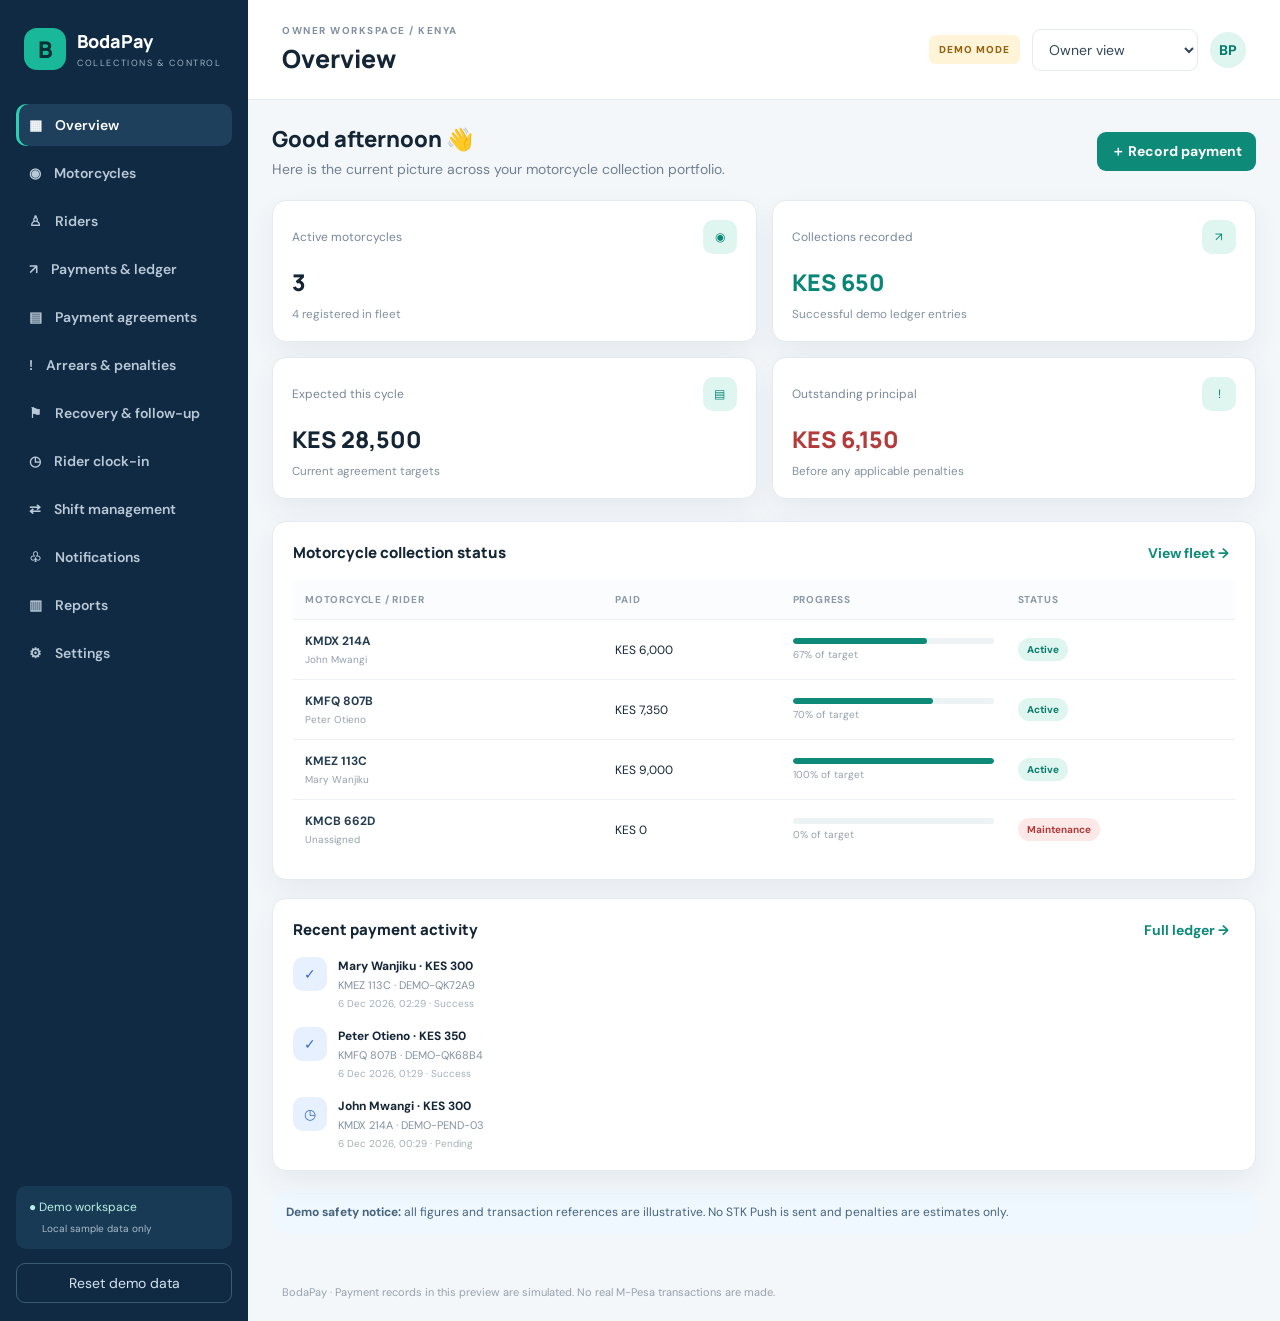
==== commit 5a2d5682: "Refresh responsive stylesheet cache in dashboard entry points" ====
--- a/index.html
+++ b/index.html
@@ -1 +1 @@
-<!doctype html><html lang="en"><head><meta charset="utf-8"><meta name="viewport" content="width=device-width,initial-scale=1"><meta name="theme-color" content="#102a43"><title>BodaPay | Rider & Owner Management</title><link rel="manifest" href="./frontend/manifest.webmanifest"><link rel="stylesheet" href="./frontend/styles.css"></head><body><div class="app"><aside class="sidebar"><div class="brand"><span class="brand-icon">B</span><div><strong>BodaPay</strong><small>COLLECTIONS & CONTROL</small></div></div><nav><button class="nav active" data-page="overview">▦ <span>Overview</span></button><button class="nav" data-page="motorcycles">◉ <span>Motorcycles</span></button><button class="nav" data-page="riders">♙ <span>Riders</span></button><button class="nav" data-page="payments">↗ <span>Payments & ledger</span></button><button class="nav" data-page="agreements">▤ <span>Payment agreements</span></button><button class="nav" data-page="arrears">! <span>Arrears & penalties</span></button><button class="nav" data-page="recovery">⚑ <span>Recovery & follow-up</span></button><button class="nav" data-page="attendance">◷ <span>Rider clock-in</span></button><button class="nav" data-page="shifts">⇄ <span>Shift management</span></button><button class="nav" data-page="notifications">♧ <span>Notifications</span></button><button class="nav" data-page="reports">▥ <span>Reports</span></button><button class="nav" data-page="settings">⚙ <span>Settings</span></button></nav><div class="sidebar-bottom"><div class="secure">● Demo workspace<br><small>Local sample data only</small></div><button id="resetDemo" class="reset">Reset demo data</button></div></aside><main class="main"><header class="topbar"><button class="menu" id="menu">☰</button><div><div class="eyebrow">OWNER WORKSPACE / KENYA</div><h1 id="pageTitle">Overview</h1></div><div class="top-actions"><span class="demo-pill">DEMO MODE</span><select id="roleSwitch" aria-label="Preview role"><option value="owner">Owner view</option><option value="rider">Rider view</option><option value="admin">Administrator view</option></select><div class="avatar">BP</div></div></header><section id="content" class="content"></section><footer>BodaPay · Payment records in this preview are simulated. No real M-Pesa transactions are made.</footer></main></div><div id="toast" class="toast" role="status"></div><dialog id="modal"><form method="dialog" id="modalForm"><div class="modal-head"><h2 id="modalTitle">Add record</h2><button type="button" class="icon-btn" onclick="closeModal()" aria-label="Close">×</button></div><div id="modalFields" class="modal-fields"></div><div class="modal-actions"><button type="button" class="btn secondary" onclick="closeModal()">Cancel</button><button class="btn primary" id="modalSave" value="default">Save record</button></div></form></dialog><script src="./frontend/app-fixed.js?v=20261024-8"></script></body></html>+<!doctype html><html lang="en"><head><meta charset="utf-8"><meta name="viewport" content="width=device-width,initial-scale=1"><meta name="theme-color" content="#102a43"><title>BodaPay | Rider & Owner Management</title><link rel="manifest" href="./frontend/manifest.webmanifest"><link rel="stylesheet" href="./frontend/styles.css?v=20261024-11"></head><body><div class="app"><aside class="sidebar"><div class="brand"><span class="brand-icon">B</span><div><strong>BodaPay</strong><small>COLLECTIONS & CONTROL</small></div></div><nav><button class="nav active" data-page="overview">▦ <span>Overview</span></button><button class="nav" data-page="motorcycles">◉ <span>Motorcycles</span></button><button class="nav" data-page="riders">♙ <span>Riders</span></button><button class="nav" data-page="payments">↗ <span>Payments & ledger</span></button><button class="nav" data-page="agreements">▤ <span>Payment agreements</span></button><button class="nav" data-page="arrears">! <span>Arrears & penalties</span></button><button class="nav" data-page="recovery">⚑ <span>Recovery & follow-up</span></button><button class="nav" data-page="attendance">◷ <span>Rider clock-in</span></button><button class="nav" data-page="shifts">⇄ <span>Shift management</span></button><button class="nav" data-page="notifications">♧ <span>Notifications</span></button><button class="nav" data-page="reports">▥ <span>Reports</span></button><button class="nav" data-page="settings">⚙ <span>Settings</span></button></nav><div class="sidebar-bottom"><div class="secure">● Demo workspace<br><small>Local sample data only</small></div><button id="resetDemo" class="reset">Reset demo data</button></div></aside><main class="main"><header class="topbar"><button class="menu" id="menu">☰</button><div><div class="eyebrow">OWNER WORKSPACE / KENYA</div><h1 id="pageTitle">Overview</h1></div><div class="top-actions"><span class="demo-pill">DEMO MODE</span><select id="roleSwitch" aria-label="Preview role"><option value="owner">Owner view</option><option value="rider">Rider view</option><option value="admin">Administrator view</option></select><div class="avatar">BP</div></div></header><section id="content" class="content"></section><footer>BodaPay · Payment records in this preview are simulated. No real M-Pesa transactions are made.</footer></main></div><div id="toast" class="toast" role="status"></div><dialog id="modal"><form method="dialog" id="modalForm"><div class="modal-head"><h2 id="modalTitle">Add record</h2><button type="button" class="icon-btn" onclick="closeModal()" aria-label="Close">×</button></div><div id="modalFields" class="modal-fields"></div><div class="modal-actions"><button type="button" class="btn secondary" onclick="closeModal()">Cancel</button><button class="btn primary" id="modalSave" value="default">Save record</button></div></form></dialog><script src="./frontend/app-fixed.js?v=20261024-10"></script></body></html>
--- a/frontend/styles.css
+++ b/frontend/styles.css
@@ -4,3 +4,29 @@
 
 /* Shift management and reliable modal controls */
 .modal-actions button{min-width:96px}.icon-btn:focus-visible,.btn:focus-visible,.nav:focus-visible{outline:3px solid #67d9c2;outline-offset:2px}.nav{width:100%;font-weight:600}.sidebar nav{max-height:calc(100vh - 250px);overflow-y:auto;align-content:start}.sidebar nav::-webkit-scrollbar{width:5px}.sidebar nav::-webkit-scrollbar-thumb{background:#3b5b73;border-radius:8px}
+
+/* Responsive dashboard overflow fix */
+html,body{width:100%;max-width:100%;overflow-x:hidden}
+.app{width:100%;max-width:100%;min-width:0;overflow-x:clip}
+.sidebar{min-width:0;overflow-y:auto;overflow-x:hidden}
+.main{width:0;min-width:0;max-width:100%;overflow-x:clip}
+.topbar,.content,footer{min-width:0;max-width:100%}
+.topbar{flex-wrap:wrap}
+.top-actions{min-width:0;flex-wrap:wrap;max-width:100%}
+.content{width:100%;overflow-x:clip}
+.welcome{min-width:0;max-width:100%;flex-wrap:wrap}
+.welcome>div{min-width:0;max-width:100%}
+.welcome h2,.welcome p{overflow-wrap:anywhere}
+.cards{grid-template-columns:repeat(4,minmax(0,1fr));min-width:0}
+.stat{min-width:0;max-width:100%;overflow-wrap:anywhere}
+.stat strong{font-size:clamp(1.1rem,1.8vw,1.8rem);overflow-wrap:anywhere;word-break:break-word}
+.stat-head{gap:8px;min-width:0;flex-wrap:wrap}
+.grid2{grid-template-columns:minmax(0,1.35fr) minmax(0,1fr);min-width:0}
+.panel{min-width:0;max-width:100%}
+.panel-head{flex-wrap:wrap;min-width:0}
+.table-wrap{max-width:100%;overflow-x:auto;overscroll-behavior-x:contain}
+.toolbar{min-width:0;max-width:100%}
+@media(max-width:1350px){.cards{grid-template-columns:repeat(2,minmax(0,1fr))}.grid2{grid-template-columns:minmax(0,1fr)}.content{padding:24px}}
+@media(max-width:900px){.sidebar{width:248px}.topbar{padding:18px 22px}.content{padding:22px}.top-actions{margin-left:auto}}
+@media(max-width:760px){.main{width:100%;max-width:100%}.topbar{width:100%;padding:14px;align-items:flex-start}.top-actions{margin-left:auto;flex:1;justify-content:flex-end}.cards{grid-template-columns:repeat(2,minmax(0,1fr))}.grid2{grid-template-columns:minmax(0,1fr)}.content{padding:16px 12px}.welcome{gap:12px}.welcome .btn{max-width:100%;white-space:normal}.stat strong{font-size:clamp(1.05rem,5vw,1.35rem)}.panel{padding:13px}.toolbar>*{max-width:100%}.search{max-width:100%;min-width:0}}
+@media(max-width:420px){.cards{grid-template-columns:minmax(0,1fr)}.top-actions select{max-width:116px}.topbar h1{font-size:18px}.stat{padding:14px}}
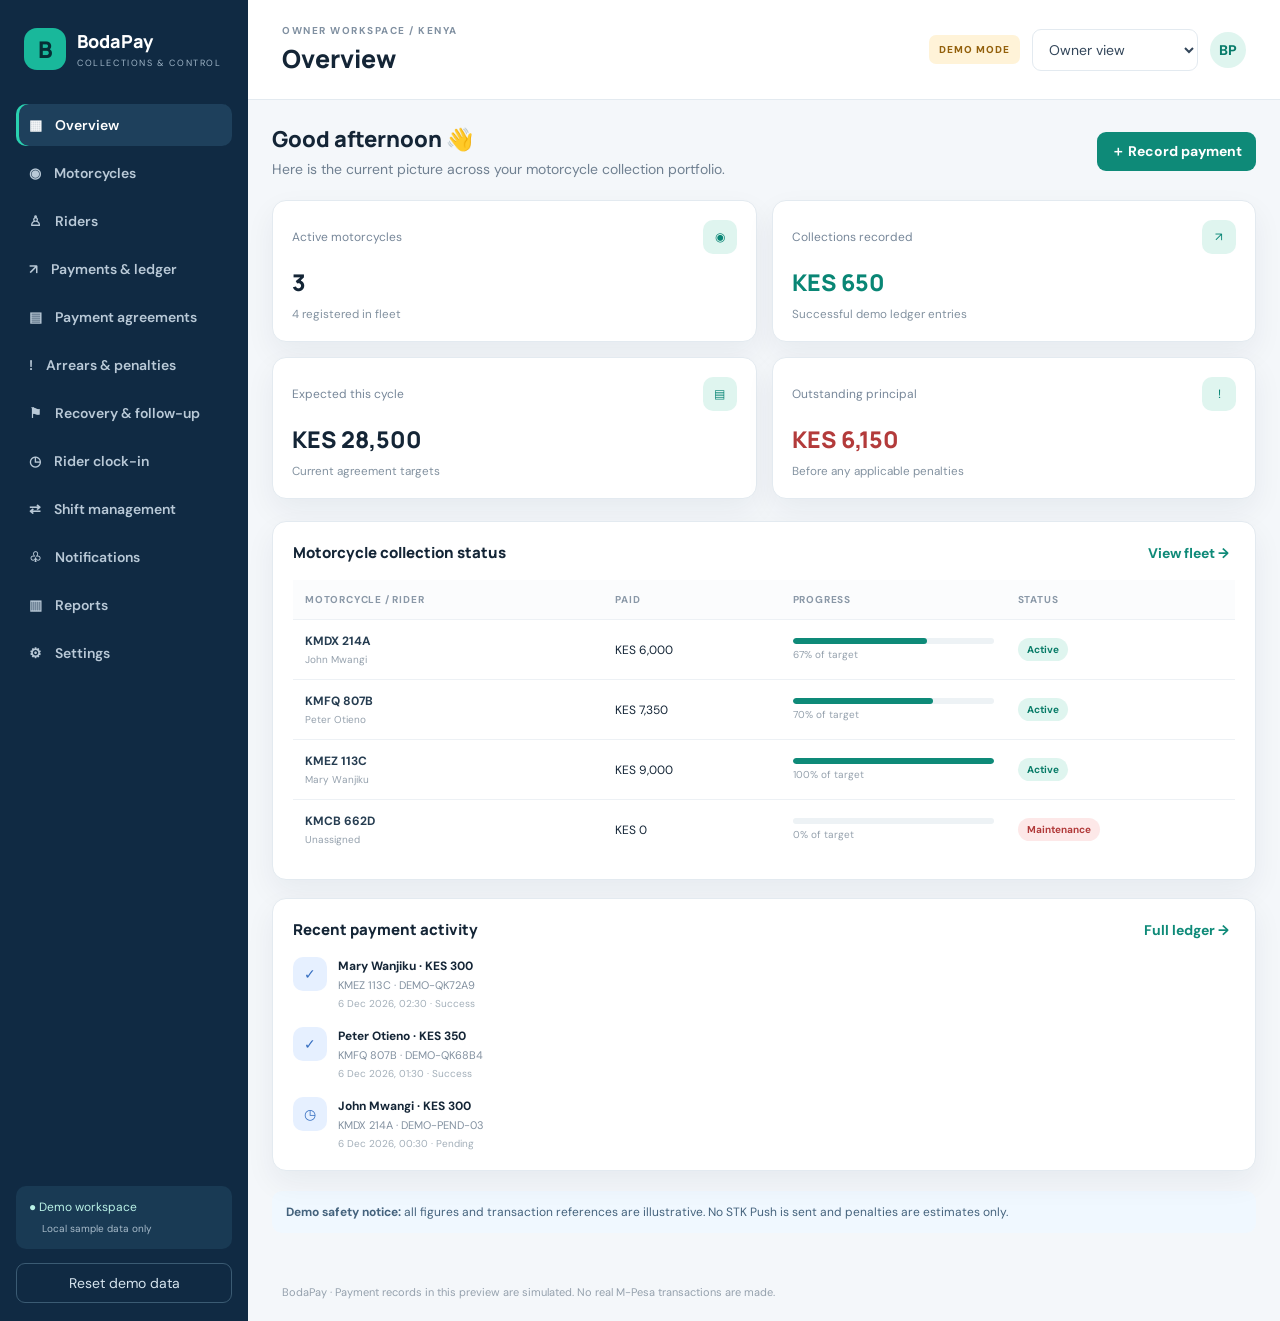
==== commit 96d3e01d: "Refresh BodaPay reporting script cache" ====
--- a/index.html
+++ b/index.html
@@ -1 +1 @@
-<!doctype html><html lang="en"><head><meta charset="utf-8"><meta name="viewport" content="width=device-width,initial-scale=1"><meta name="theme-color" content="#102a43"><title>BodaPay | Rider & Owner Management</title><link rel="manifest" href="./frontend/manifest.webmanifest"><link rel="stylesheet" href="./frontend/styles.css?v=20261024-11"></head><body><div class="app"><aside class="sidebar"><div class="brand"><span class="brand-icon">B</span><div><strong>BodaPay</strong><small>COLLECTIONS & CONTROL</small></div></div><nav><button class="nav active" data-page="overview">▦ <span>Overview</span></button><button class="nav" data-page="motorcycles">◉ <span>Motorcycles</span></button><button class="nav" data-page="riders">♙ <span>Riders</span></button><button class="nav" data-page="payments">↗ <span>Payments & ledger</span></button><button class="nav" data-page="agreements">▤ <span>Payment agreements</span></button><button class="nav" data-page="arrears">! <span>Arrears & penalties</span></button><button class="nav" data-page="recovery">⚑ <span>Recovery & follow-up</span></button><button class="nav" data-page="attendance">◷ <span>Rider clock-in</span></button><button class="nav" data-page="shifts">⇄ <span>Shift management</span></button><button class="nav" data-page="notifications">♧ <span>Notifications</span></button><button class="nav" data-page="reports">▥ <span>Reports</span></button><button class="nav" data-page="settings">⚙ <span>Settings</span></button></nav><div class="sidebar-bottom"><div class="secure">● Demo workspace<br><small>Local sample data only</small></div><button id="resetDemo" class="reset">Reset demo data</button></div></aside><main class="main"><header class="topbar"><button class="menu" id="menu">☰</button><div><div class="eyebrow">OWNER WORKSPACE / KENYA</div><h1 id="pageTitle">Overview</h1></div><div class="top-actions"><span class="demo-pill">DEMO MODE</span><select id="roleSwitch" aria-label="Preview role"><option value="owner">Owner view</option><option value="rider">Rider view</option><option value="admin">Administrator view</option></select><div class="avatar">BP</div></div></header><section id="content" class="content"></section><footer>BodaPay · Payment records in this preview are simulated. No real M-Pesa transactions are made.</footer></main></div><div id="toast" class="toast" role="status"></div><dialog id="modal"><form method="dialog" id="modalForm"><div class="modal-head"><h2 id="modalTitle">Add record</h2><button type="button" class="icon-btn" onclick="closeModal()" aria-label="Close">×</button></div><div id="modalFields" class="modal-fields"></div><div class="modal-actions"><button type="button" class="btn secondary" onclick="closeModal()">Cancel</button><button class="btn primary" id="modalSave" value="default">Save record</button></div></form></dialog><script src="./frontend/app-fixed.js?v=20261024-10"></script></body></html>+<!doctype html><html lang="en"><head><meta charset="utf-8"><meta name="viewport" content="width=device-width,initial-scale=1"><meta name="theme-color" content="#102a43"><title>BodaPay | Rider & Owner Management</title><link rel="manifest" href="./frontend/manifest.webmanifest"><link rel="stylesheet" href="./frontend/styles.css?v=20261024-11"></head><body><div class="app"><aside class="sidebar"><div class="brand"><span class="brand-icon">B</span><div><strong>BodaPay</strong><small>COLLECTIONS & CONTROL</small></div></div><nav><button class="nav active" data-page="overview">▦ <span>Overview</span></button><button class="nav" data-page="motorcycles">◉ <span>Motorcycles</span></button><button class="nav" data-page="riders">♙ <span>Riders</span></button><button class="nav" data-page="payments">↗ <span>Payments & ledger</span></button><button class="nav" data-page="agreements">▤ <span>Payment agreements</span></button><button class="nav" data-page="arrears">! <span>Arrears & penalties</span></button><button class="nav" data-page="recovery">⚑ <span>Recovery & follow-up</span></button><button class="nav" data-page="attendance">◷ <span>Rider clock-in</span></button><button class="nav" data-page="shifts">⇄ <span>Shift management</span></button><button class="nav" data-page="notifications">♧ <span>Notifications</span></button><button class="nav" data-page="reports">▥ <span>Reports</span></button><button class="nav" data-page="settings">⚙ <span>Settings</span></button></nav><div class="sidebar-bottom"><div class="secure">● Demo workspace<br><small>Local sample data only</small></div><button id="resetDemo" class="reset">Reset demo data</button></div></aside><main class="main"><header class="topbar"><button class="menu" id="menu">☰</button><div><div class="eyebrow">OWNER WORKSPACE / KENYA</div><h1 id="pageTitle">Overview</h1></div><div class="top-actions"><span class="demo-pill">DEMO MODE</span><select id="roleSwitch" aria-label="Preview role"><option value="owner">Owner view</option><option value="rider">Rider view</option><option value="admin">Administrator view</option></select><div class="avatar">BP</div></div></header><section id="content" class="content"></section><footer>BodaPay · Payment records in this preview are simulated. No real M-Pesa transactions are made.</footer></main></div><div id="toast" class="toast" role="status"></div><dialog id="modal"><form method="dialog" id="modalForm"><div class="modal-head"><h2 id="modalTitle">Add record</h2><button type="button" class="icon-btn" onclick="closeModal()" aria-label="Close">×</button></div><div id="modalFields" class="modal-fields"></div><div class="modal-actions"><button type="button" class="btn secondary" onclick="closeModal()">Cancel</button><button class="btn primary" id="modalSave" value="default">Save record</button></div></form></dialog><script src="./frontend/app-fixed.js?v=20261024-12"></script></body></html>
